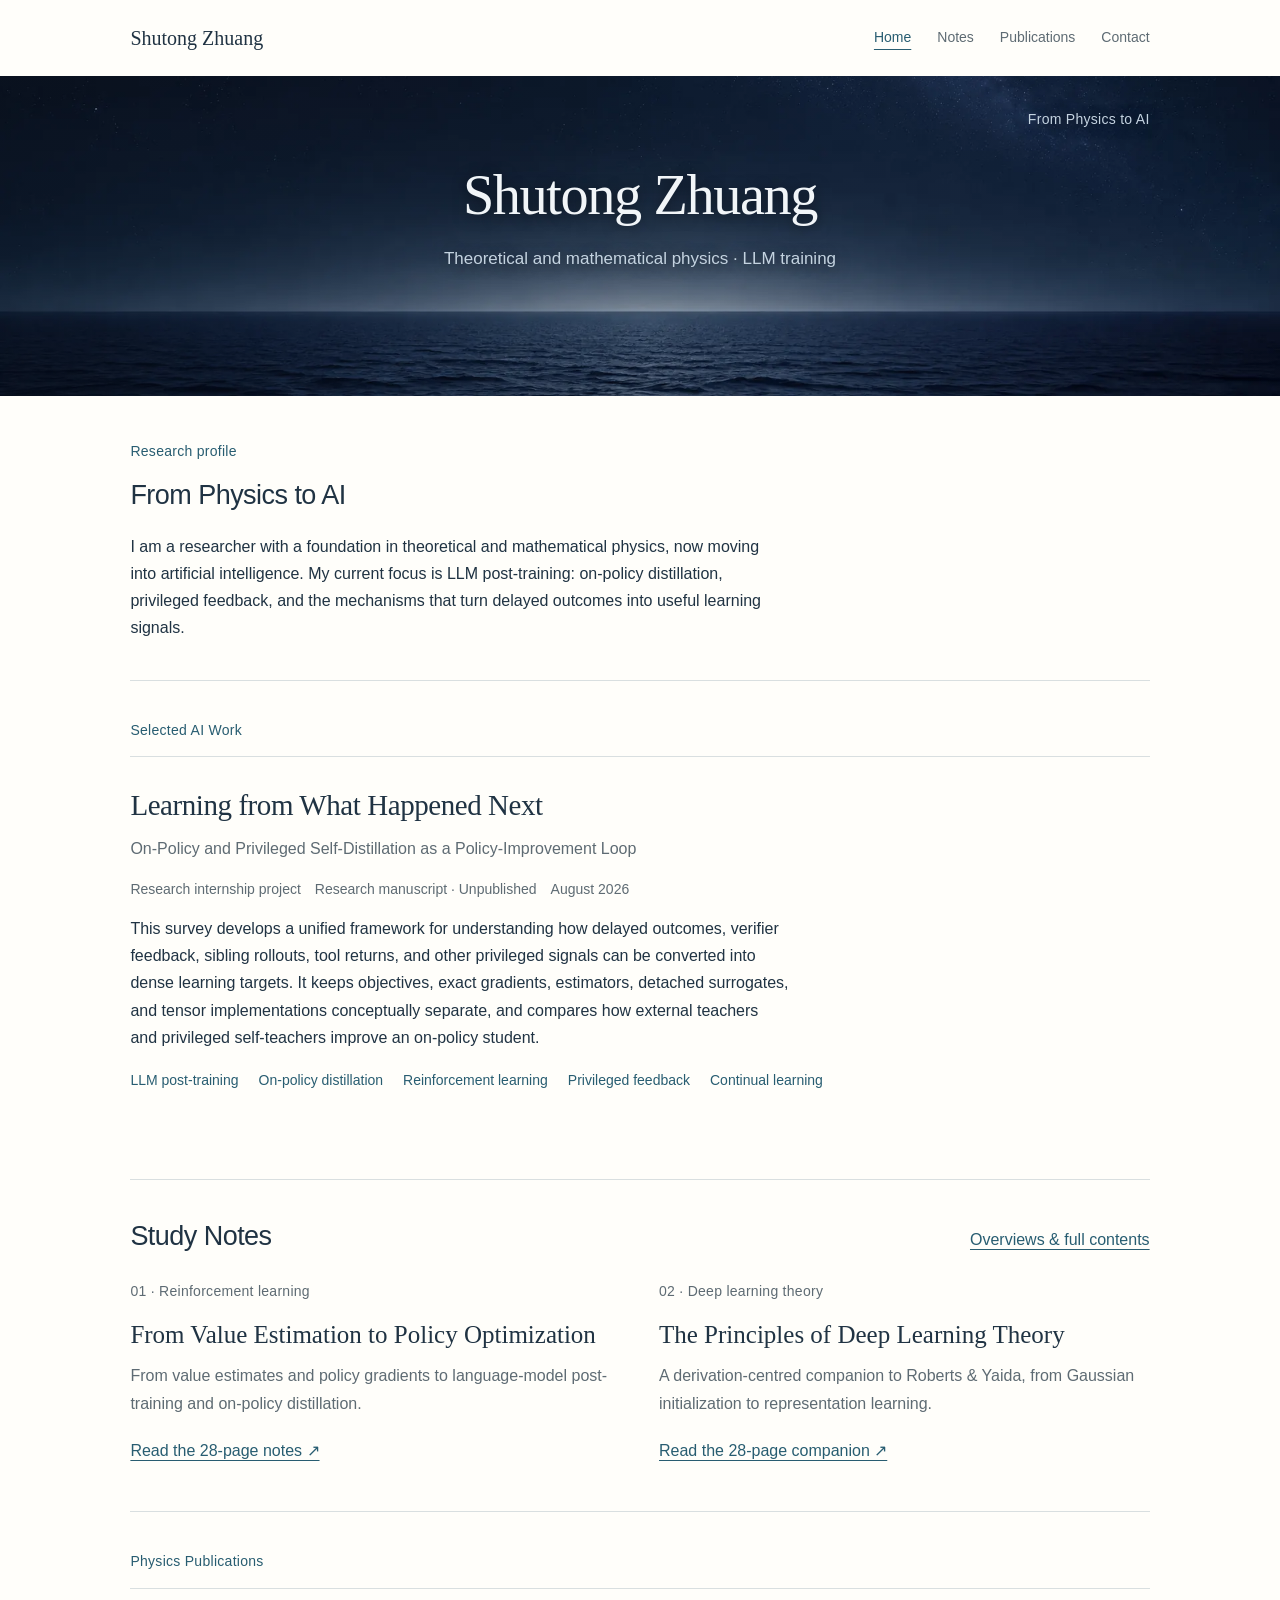
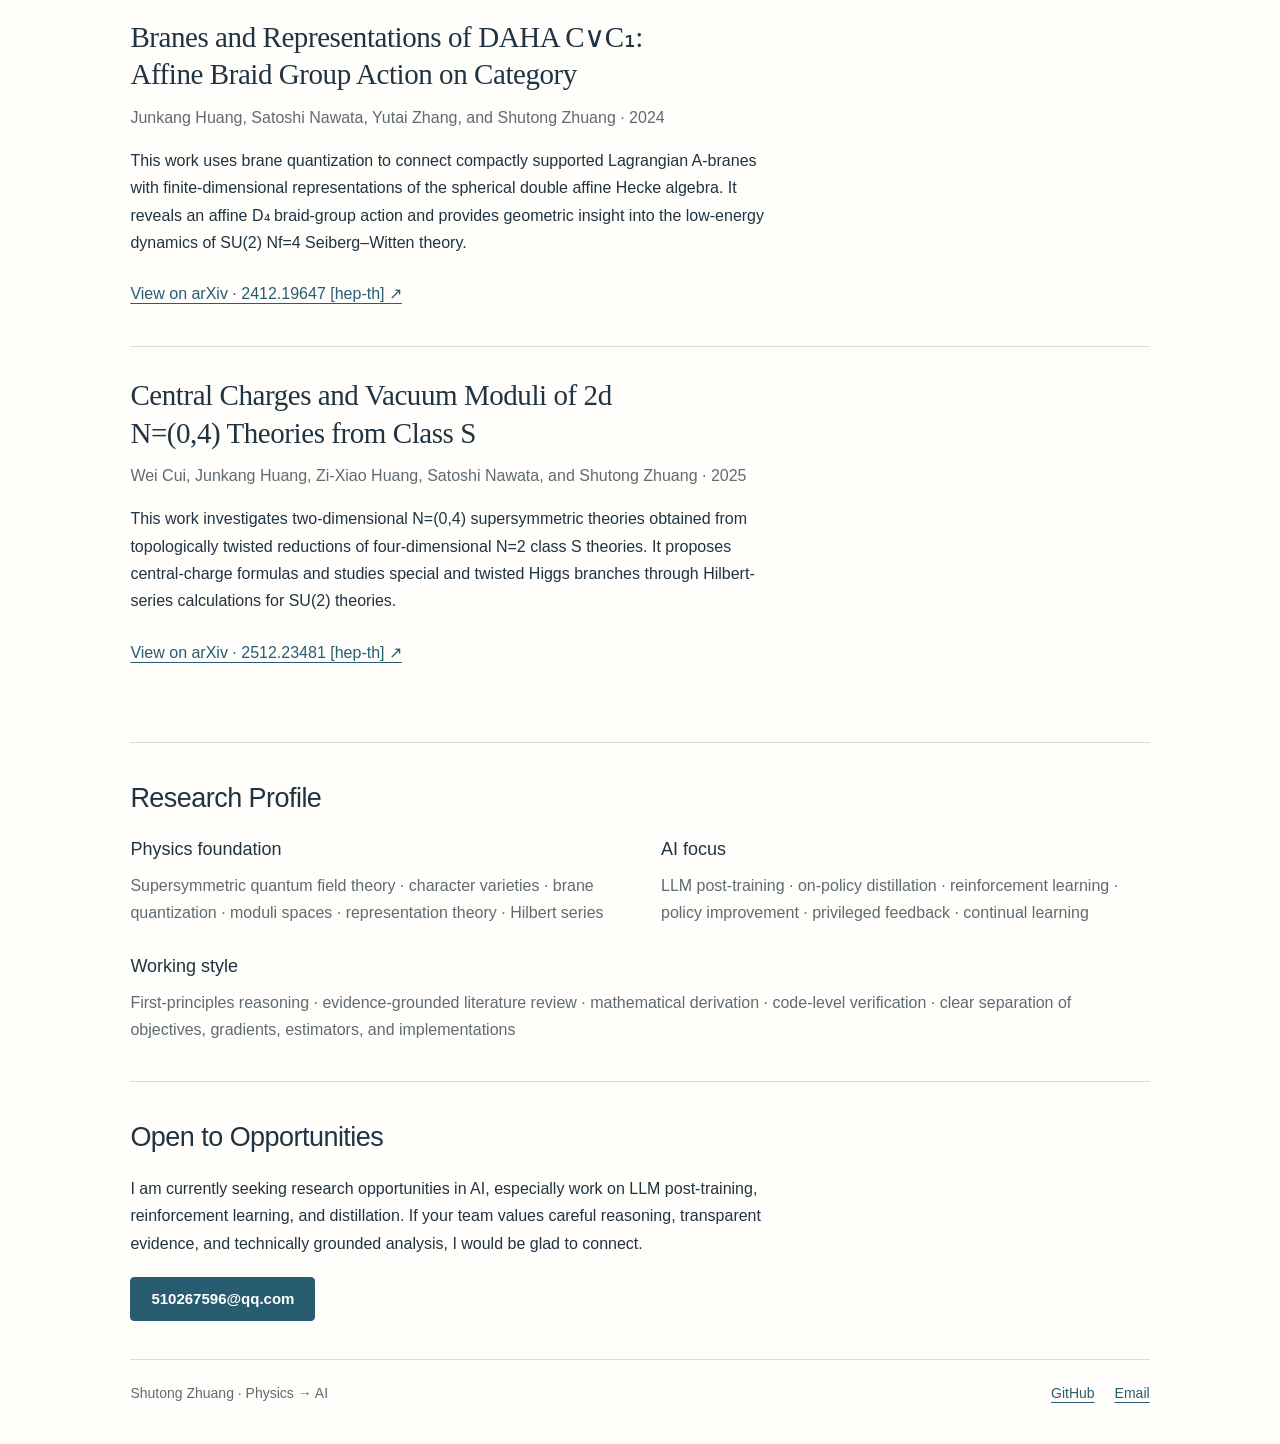
==== index.html @ 47f34c88 "Publish personal research website and study notes" ====
<!doctype html>
<html lang="en">
<head>
<meta charset="utf-8">
<meta name="viewport" content="width=device-width,initial-scale=1">
<title>Shutong Zhuang — Physics to AI</title>
<meta name="description" content="Shutong Zhuang. Research in theoretical and mathematical physics, LLM post-training, reinforcement learning, and on-policy distillation.">
<meta name="author" content="Shutong Zhuang">
<meta name="theme-color" content="#101b2b">
<meta property="og:title" content="Shutong Zhuang — Physics to AI">
<meta property="og:description" content="Shutong Zhuang. Research in theoretical and mathematical physics, LLM post-training, reinforcement learning, and on-policy distillation.">
<meta property="og:type" content="website">
<meta property="og:url" content="https://shutongzhuang.github.io/">
<link rel="canonical" href="https://shutongzhuang.github.io/">
<link rel="stylesheet" href="styles.css">
<link rel="icon" type="image/svg+xml" href="icon.svg">
</head>
<body>
<a class="skip-link" href="#main">Skip to content</a>
<nav class="site-nav frame" aria-label="Main navigation">
<a class="site-name" href="./">Shutong Zhuang</a>
<ul>
<li>
<a href="./" aria-current="page">Home</a>
</li>
<li>
<a href="notes.html">Notes</a>
</li>
<li>
<a href="./#publications">Publications</a>
</li>
<li>
<a href="./#contact">Contact</a>
</li>
</ul>
</nav>
<header class="hero hero-home">
<img class="hero-scene" src="star-sea.webp" alt="" loading="eager" fetchpriority="high" decoding="async">
<div class="frame">
<div class="brand">
<span>From Physics to AI</span>
</div>
<h1>Shutong Zhuang</h1>
<p>Theoretical and mathematical physics · LLM training</p>
</div>
</header>
<main class="frame main" id="main" tabindex="-1">
<section class="section">
<p class="section-label">Research profile</p>
<h2 class="section-title">From Physics to AI</h2>
<div class="reading">
<p>I am a researcher with a foundation in theoretical and mathematical physics, now moving into artificial intelligence. My current focus is LLM post-training: on-policy distillation, privileged feedback, and the mechanisms that turn delayed outcomes into useful learning signals.</p>
</div>
</section>
<section class="section">
<p class="section-label">Selected AI Work</p>
<article class="item">
<h2>Learning from What Happened Next</h2>
<p class="subtitle">On-Policy and Privileged Self-Distillation as a Policy-Improvement Loop</p>
<div class="meta">
<span>Research internship project</span>
<span>Research manuscript · Unpublished</span>
<span>August 2026</span>
</div>
<p class="description">This survey develops a unified framework for understanding how delayed outcomes, verifier feedback, sibling rollouts, tool returns, and other privileged signals can be converted into dense learning targets. It keeps objectives, exact gradients, estimators, detached surrogates, and tensor implementations conceptually separate, and compares how external teachers and privileged self-teachers improve an on-policy student.</p>
<div class="topics">
<span>LLM post-training</span>
<span>On-policy distillation</span>
<span>Reinforcement learning</span>
<span>Privileged feedback</span>
<span>Continual learning</span>
</div>
</article>
</section>
<section class="section">
<div class="section-top">
<h2 class="section-title">Study Notes</h2>
<a class="text-link" href="notes.html">Overviews &amp; full contents</a>
</div>
<div class="note-preview">
<article>
<p class="section-label">01 · Reinforcement learning</p>
<h3>From Value Estimation to Policy Optimization</h3>
<p>From value estimates and policy gradients to language-model post-training and on-policy distillation.</p>
<a class="text-link" href="https://drive.google.com/file/d/1LiuikZY2hie-exPb-2wrzERIXA1W-RIH/view" target="_blank" rel="noopener noreferrer">Read the 28-page notes ↗</a>
</article>
<article>
<p class="section-label">02 · Deep learning theory</p>
<h3>The Principles of Deep Learning Theory</h3>
<p>A derivation-centred companion to Roberts &amp; Yaida, from Gaussian initialization to representation learning.</p>
<a class="text-link" href="https://drive.google.com/file/d/1SBwqVDjMvBZv1mK_j7P-XguDn59Y4I-o/view" target="_blank" rel="noopener noreferrer">Read the 28-page companion ↗</a>
</article>
</div>
</section>
<section class="section" id="publications">
<p class="section-label">Physics Publications</p>
<article class="item">
<h2>Branes and Representations of DAHA C∨C₁: Affine Braid Group Action on Category</h2>
<p class="subtitle">Junkang Huang, Satoshi Nawata, Yutai Zhang, and Shutong Zhuang · 2024</p>
<p class="description">This work uses brane quantization to connect compactly supported Lagrangian A-branes with finite-dimensional representations of the spherical double affine Hecke algebra. It reveals an affine D₄ braid-group action and provides geometric insight into the low-energy dynamics of SU(2) Nf=4 Seiberg–Witten theory.</p>
<a class="text-link" href="https://arxiv.org/abs/2412.19647" target="_blank" rel="noopener noreferrer">View on arXiv · 2412.19647 [hep-th] ↗</a>
</article>
<article class="item">
<h2>Central Charges and Vacuum Moduli of 2d N=(0,4) Theories from Class S</h2>
<p class="subtitle">Wei Cui, Junkang Huang, Zi-Xiao Huang, Satoshi Nawata, and Shutong Zhuang · 2025</p>
<p class="description">This work investigates two-dimensional N=(0,4) supersymmetric theories obtained from topologically twisted reductions of four-dimensional N=2 class S theories. It proposes central-charge formulas and studies special and twisted Higgs branches through Hilbert-series calculations for SU(2) theories.</p>
<a class="text-link" href="https://arxiv.org/abs/2512.23481" target="_blank" rel="noopener noreferrer">View on arXiv · 2512.23481 [hep-th] ↗</a>
</article>
</section>
<section class="section">
<h2 class="section-title">Research Profile</h2>
<div class="profile">
<article>
<h3>Physics foundation</h3>
<p>Supersymmetric quantum field theory · character varieties · brane quantization · moduli spaces · representation theory · Hilbert series</p>
</article>
<article>
<h3>AI focus</h3>
<p>LLM post-training · on-policy distillation · reinforcement learning · policy improvement · privileged feedback · continual learning</p>
</article>
<article class="wide">
<h3>Working style</h3>
<p>First-principles reasoning · evidence-grounded literature review · mathematical derivation · code-level verification · clear separation of objectives, gradients, estimators, and implementations</p>
</article>
</div>
</section>
<section class="section" id="contact">
<h2 class="section-title">Open to Opportunities</h2>
<p class="reading">I am currently seeking research opportunities in AI, especially work on LLM post-training, reinforcement learning, and distillation. If your team values careful reasoning, transparent evidence, and technically grounded analysis, I would be glad to connect.</p>
<div class="actions">
<a class="button" href="mailto:510267596@qq.com">510267596@qq.com</a>
</div>
</section>
<footer class="footer">
<span>Shutong Zhuang · Physics → AI</span>
<div class="footer-links">
<a href="https://github.com/shutongzhuang">GitHub</a>
<a href="mailto:510267596@qq.com">Email</a>
</div>
</footer>
</main>
</body>
</html>
---- styles.css ----
:root{color-scheme:light;--paper:#fffefa;--ink:#203343;--muted:#5e6b73;--rule:#d9dfe0;--accent:#285d71;--soft:#f0f3f3;--sky:#101b2b;--sky-ink:#f1f5f8;--sky-muted:#c4d3e0}
*{box-sizing:border-box}html{background:var(--paper);scroll-behavior:smooth}body{margin:0;background:var(--paper);color:var(--ink);font:16px/1.7 Arial,Helvetica,sans-serif;overflow-wrap:break-word}button,summary,a{-webkit-tap-highlight-color:transparent}h1,h2,h3,p{margin:0}a{color:var(--accent);text-underline-offset:4px}a:hover{text-decoration-thickness:2px}a:focus-visible,button:focus-visible,summary:focus-visible{outline:3px solid #83b2c4;outline-offset:4px}.frame{width:100%;max-width:1160px;margin:0 auto;padding-left:clamp(24px,5.5vw,72px);padding-right:clamp(24px,5.5vw,72px)}.hero{position:relative;isolation:isolate;overflow:hidden;width:100%;background:var(--sky);color:var(--sky-ink)}.hero-scene{position:absolute;inset:0;width:100%;height:100%;object-fit:cover;object-position:center 85%;z-index:-2}.hero::after{content:"";position:absolute;inset:0;background:linear-gradient(90deg,rgba(10,20,34,.34),rgba(10,20,34,.08));z-index:-1}.hero .frame{min-height:320px;padding-top:32px;padding-bottom:70px}.hero h1,.hero p,.brand{text-shadow:0 2px 14px rgba(0,0,0,.5)}.brand{display:flex;justify-content:space-between;flex-wrap:wrap;gap:8px 28px;margin-bottom:30px;font-size:14px;color:var(--sky-muted);letter-spacing:.02em}.brand strong{color:var(--sky-ink);font-size:15px;font-weight:500}.hero h1{font-family:Georgia,'Times New Roman',serif;font-size:clamp(35px,3.6vw,48px);font-weight:400;line-height:1.2;letter-spacing:-.025em;max-width:23ch}.hero p{color:var(--sky-muted);max-width:64ch;margin-top:16px;font-size:17px;line-height:1.7}.main{padding-top:44px;padding-bottom:38px}.section{padding:38px 0;border-top:1px solid var(--rule)}.section:first-child{padding-top:0;border-top:0}.section-label{font-size:14px;letter-spacing:.02em;color:var(--accent);margin-bottom:14px}.section-title{font-size:27px;line-height:1.3;font-weight:500;letter-spacing:-.02em;margin-bottom:20px}.section-top{display:flex;justify-content:space-between;align-items:baseline;gap:16px;margin-bottom:18px}.section-top .section-title{margin:0}.muted,.subtitle,.credit{color:var(--muted)}.reading{max-width:74ch}.reading p+p{margin-top:14px}.item{padding:30px 0;border-top:1px solid var(--rule)}.item:first-child{padding-top:0;border-top:0}.item h2,.item h3{font:400 29px/1.3 Georgia,'Times New Roman',serif;letter-spacing:-.015em;margin-bottom:10px;max-width:36ch}.item .subtitle{margin-bottom:16px}.item .description{max-width:74ch;margin-bottom:16px}.meta{display:flex;flex-wrap:wrap;gap:8px 14px;font-size:14px;color:var(--muted);margin-bottom:13px}.number{color:var(--accent);min-width:1.7em}.topics{display:flex;flex-wrap:wrap;gap:6px 20px;color:var(--accent);font-size:14px;margin:18px 0}.actions{display:flex;align-items:center;justify-content:space-between;flex-wrap:wrap;gap:14px;margin-top:20px}.button{display:inline-flex;align-items:center;justify-content:center;min-height:44px;padding:10px 20px;border-radius:4px;background:var(--accent);color:white;text-decoration:none;font:600 15px/1.5 Arial,Helvetica,sans-serif;border:1px solid var(--accent);cursor:pointer}.button:hover{background:#194759;text-decoration:none}.text-link{display:inline-flex;align-items:center;min-height:44px}.credit{font-size:14px}.overview{margin-top:20px;border-top:1px solid var(--rule);border-bottom:1px solid var(--rule)}.overview>summary{padding:15px 0;color:var(--accent);cursor:pointer;min-height:52px;font-weight:500}.overview-body{padding:8px 0 26px}.overview h3{font:500 19px/1.4 Arial,Helvetica,sans-serif;margin:0 0 12px}.overview .reading{margin-bottom:22px}.toc-head{display:flex;justify-content:space-between;gap:12px;flex-wrap:wrap;align-items:center;margin:25px 0 10px}.toc-head h3{margin:0}.toc-toggle{color:var(--accent);background:var(--soft);border:1px solid var(--rule);border-radius:4px;min-height:40px;padding:6px 12px;cursor:pointer;font:14px/1.5 Arial,Helvetica,sans-serif}.toc-caption{color:var(--muted);font-size:14px;margin-bottom:12px}.toc{list-style:none;padding:0;margin:0}.toc>li{border-top:1px solid var(--rule)}.toc-row{display:grid;grid-template-columns:36px minmax(0,1fr) 38px;column-gap:12px;align-items:baseline;padding:13px 0}.toc-row .page{color:var(--muted);font-size:14px;text-align:right;font-variant-numeric:tabular-nums}.toc-row .num{color:var(--accent);font-size:14px}.chapter>summary{list-style:none;cursor:pointer;position:relative;padding-right:20px;min-height:48px}.chapter>summary::-webkit-details-marker{display:none}.chapter>summary::after{content:'+';position:absolute;right:0;top:13px;color:var(--accent)}.chapter[open]>summary::after{content:'−'}.subtoc{list-style:none;padding:2px 0 12px 26px;margin:0;border-left:2px solid var(--rule)}.subtoc .toc-row{grid-template-columns:45px minmax(0,1fr) 38px;font-size:15px;padding:7px 0}.profile{display:grid;grid-template-columns:1fr 1fr;gap:26px 42px}.profile h3{font-weight:500;font-size:18px;margin-bottom:9px}.profile p{color:var(--muted)}.profile .wide{grid-column:1/-1}.note-preview{display:grid;grid-template-columns:1fr 1fr;gap:30px 38px}.note-preview h3{font:400 25px/1.35 Georgia,'Times New Roman',serif;margin-bottom:11px}.note-preview p{color:var(--muted)}.note-preview .text-link{margin-top:12px}.footer{border-top:1px solid var(--rule);padding-top:22px;display:flex;justify-content:space-between;flex-wrap:wrap;gap:10px;color:var(--muted);font-size:14px}.footer span:last-child{color:var(--accent)}
@media(min-width:1600px){.frame{max-width:1240px}}@media(max-width:640px){body{font-size:16px}.frame{padding-left:24px;padding-right:24px}.hero .frame{min-height:320px;padding-top:26px;padding-bottom:64px}.hero-scene{object-position:60% center}.brand{margin-bottom:26px}.hero h1{font-size:35px}.hero p{font-size:16px}.main{padding-top:32px}.section{padding:30px 0}.section-top{align-items:flex-start;flex-wrap:wrap;gap:6px}.section-title{font-size:25px}.item{padding:28px 0}.item h2,.item h3{font-size:27px}.profile,.note-preview{grid-template-columns:1fr;gap:26px}.profile .wide{grid-column:auto}.toc-row{grid-template-columns:26px minmax(0,1fr) 28px;column-gap:8px}.subtoc{padding-left:13px}.subtoc .toc-row{grid-template-columns:34px minmax(0,1fr) 28px}.credit{line-height:1.6}.footer{gap:6px}.brand span{font-size:14px}}
@media(prefers-reduced-motion:reduce){html{scroll-behavior:auto}}

.citation{margin-top:0;border-top:0}.citation-body{padding:4px 0 25px}.citation-toolbar{display:flex;align-items:center;justify-content:space-between;gap:12px;flex-wrap:wrap;margin:8px 0 12px}.citation-toolbar h3{font:500 17px/1.4 Arial,Helvetica,sans-serif;margin:0}.citation-copy{color:var(--accent);background:var(--soft);border:1px solid var(--rule);border-radius:4px;min-height:40px;padding:6px 12px;cursor:pointer;font:14px/1.5 Arial,Helvetica,sans-serif}.citation-text{font-size:15px;line-height:1.75;margin-bottom:24px}.citation-text a{overflow-wrap:anywhere}.citation-code{padding:18px;background:var(--soft);border:1px solid var(--rule);border-radius:4px;margin:0 0 14px;white-space:pre-wrap;overflow-wrap:anywhere;font:13px/1.7 ui-monospace,SFMono-Regular,Consolas,monospace}.citation-status{font-size:14px;color:var(--accent)}.citation-status:empty{display:none}.citation-guidance{margin-top:14px;max-width:80ch}

/* Standalone navigation and accessible reading layout. */
html{scroll-padding-top:24px}.skip-link{position:absolute;left:20px;top:-100px;z-index:10;padding:10px 18px;background:#fff;color:#203343}.skip-link:focus{top:12px}.site-nav{display:flex;align-items:center;justify-content:space-between;gap:12px 24px;padding-top:16px;padding-bottom:16px;flex-wrap:wrap}.site-name{font:400 20px/1.3 Georgia,'Times New Roman',serif;color:var(--ink);text-decoration:none}.site-nav ul{display:flex;align-items:center;gap:4px 26px;list-style:none;padding:0;margin:0;flex-wrap:wrap}.site-nav li a{display:inline-flex;align-items:center;min-height:44px;font-size:14px;color:var(--muted);text-decoration:none}.site-nav li a:hover,.site-nav li a[aria-current=page]{color:var(--accent);text-decoration:underline;text-underline-offset:7px}.hero-home .brand{justify-content:flex-end}.hero-home h1,.hero-home p{margin-left:auto;margin-right:auto;text-align:center}.hero-home h1{font-size:clamp(40px,4.4vw,58px)}.hero-home .frame{padding-bottom:76px}.footer-links{display:flex;flex-wrap:wrap;gap:20px}.note-preview article{min-width:0}.citation-code{max-width:100%;overflow-x:auto}.toc-row>span{min-width:0}.chapter>summary{padding-right:24px}button{touch-action:manipulation}.profile h3{line-height:1.5}
@media(max-width:640px){.site-nav{padding-top:14px;padding-bottom:10px;gap:6px}.site-nav ul{width:100%;justify-content:space-between;gap:0 12px}.site-nav li a{font-size:14px}.hero-home h1{font-size:40px}.hero-home .frame{min-height:300px;padding-bottom:64px}.footer-links{gap:16px}}
@media print{.site-nav,.hero-scene,.hero::after,.skip-link,.toc-toggle,.citation-copy{display:none!important}.hero{background:white;color:black}.hero .frame{min-height:0;padding-top:24px;padding-bottom:24px}.hero h1,.hero p,.brand{color:black;text-shadow:none}.section,.item{break-inside:avoid}.frame{max-width:none;padding-left:0;padding-right:0}}
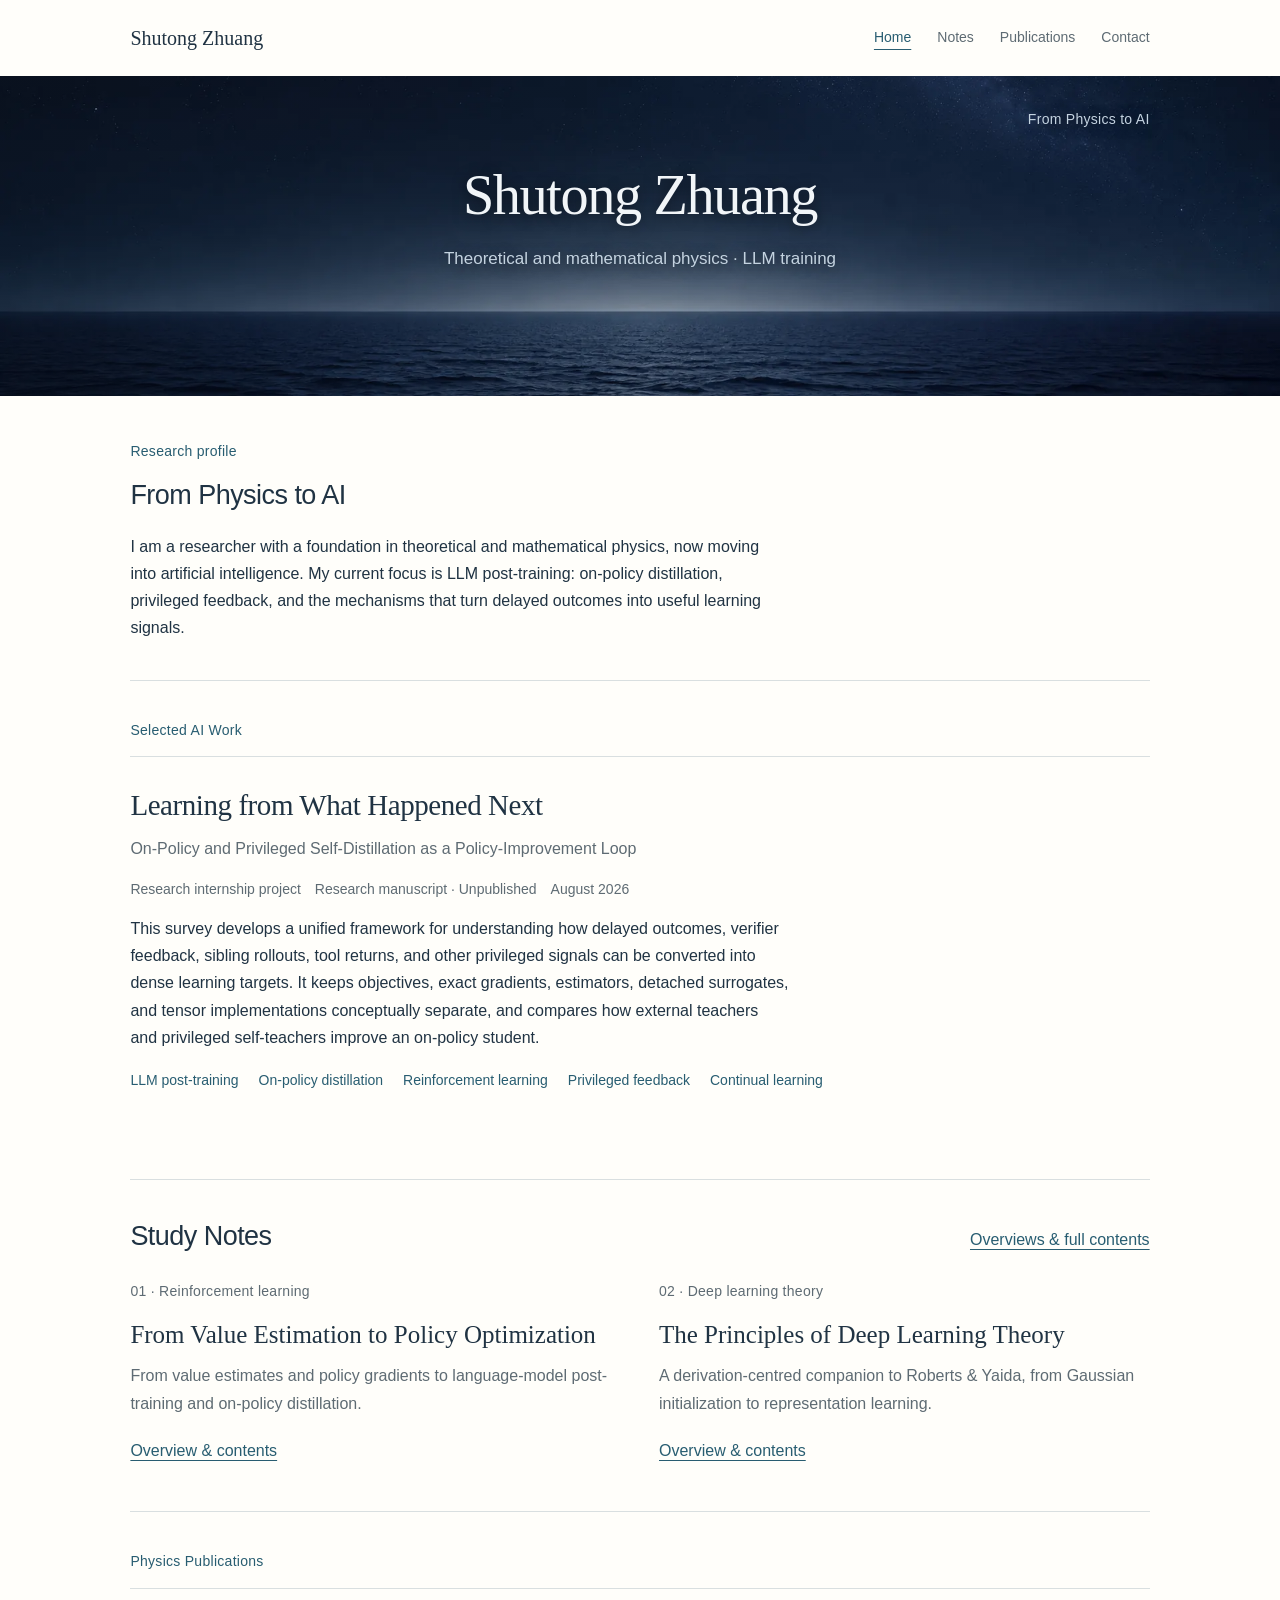
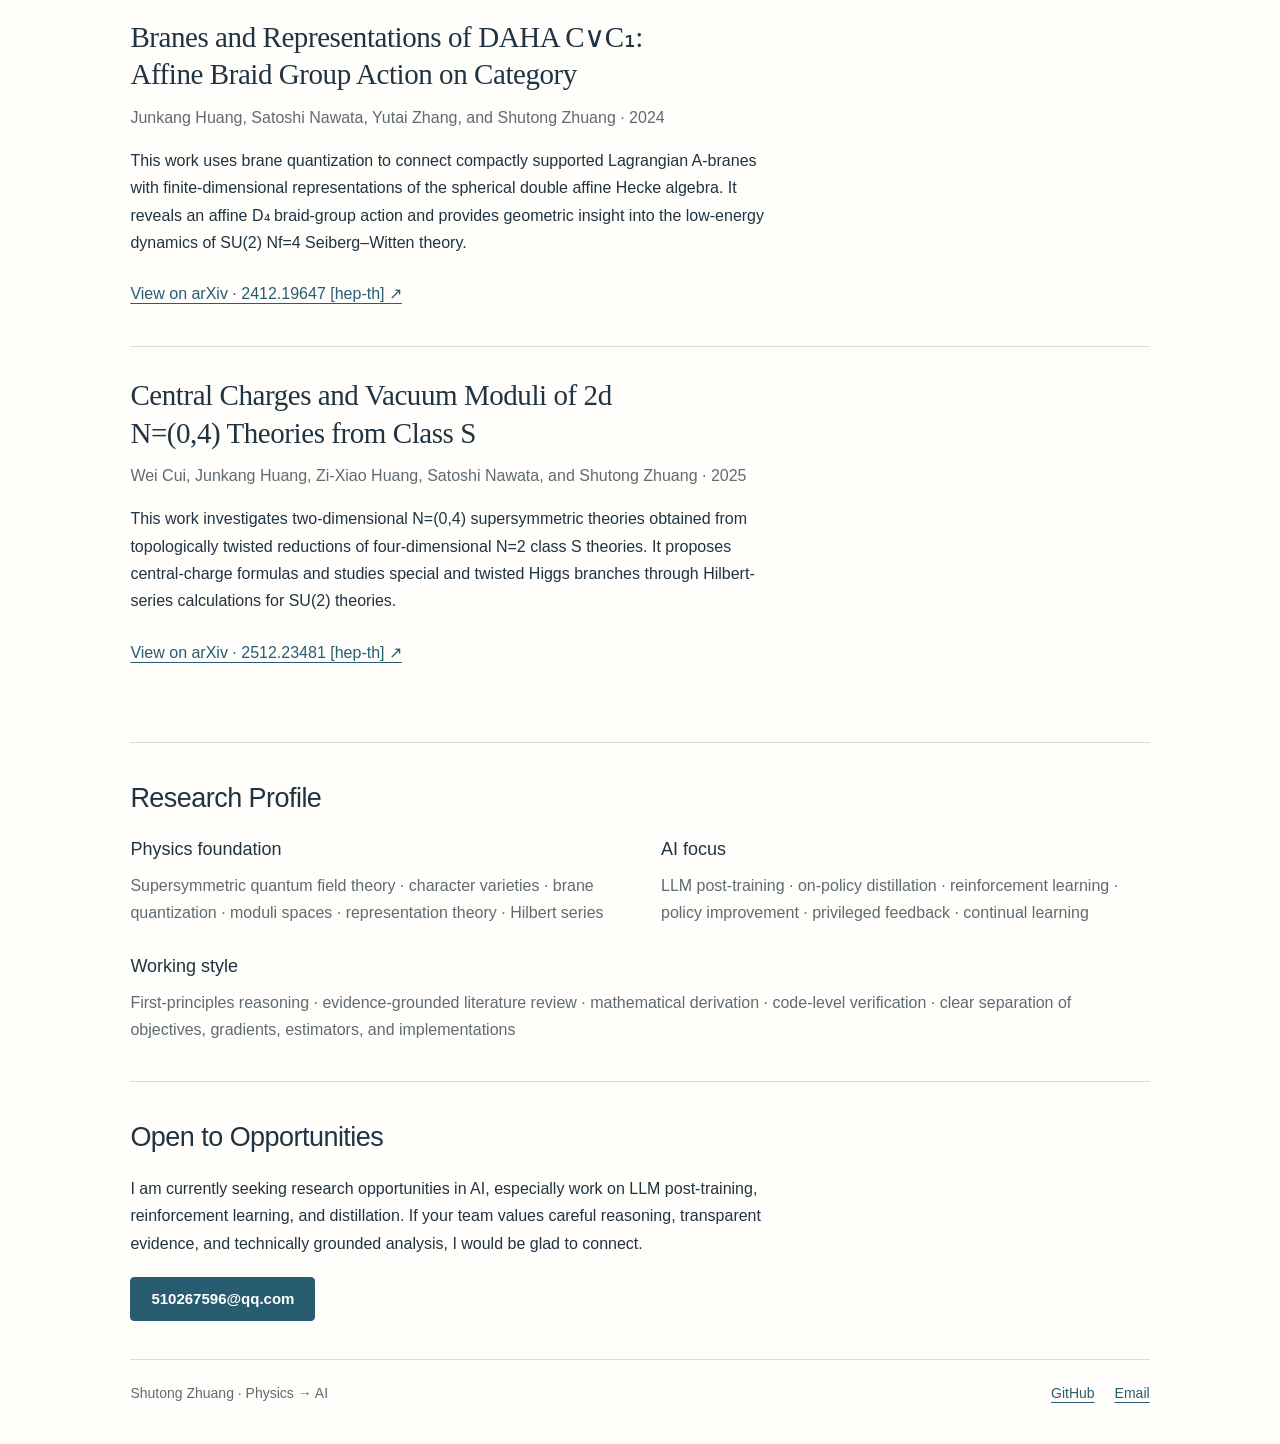
==== commit b7068770: "Route homepage study notes through the Notes page" ====
--- a/index.html
+++ b/index.html
@@ -82,13 +82,13 @@
 <p class="section-label">01 · Reinforcement learning</p>
 <h3>From Value Estimation to Policy Optimization</h3>
 <p>From value estimates and policy gradients to language-model post-training and on-policy distillation.</p>
-<a class="text-link" href="https://drive.google.com/file/d/1LiuikZY2hie-exPb-2wrzERIXA1W-RIH/view" target="_blank" rel="noopener noreferrer">Read the 28-page notes ↗</a>
+<a class="text-link" href="notes.html#rlpg">Overview &amp; contents</a>
 </article>
 <article>
 <p class="section-label">02 · Deep learning theory</p>
 <h3>The Principles of Deep Learning Theory</h3>
 <p>A derivation-centred companion to Roberts &amp; Yaida, from Gaussian initialization to representation learning.</p>
-<a class="text-link" href="https://drive.google.com/file/d/1SBwqVDjMvBZv1mK_j7P-XguDn59Y4I-o/view" target="_blank" rel="noopener noreferrer">Read the 28-page companion ↗</a>
+<a class="text-link" href="notes.html#pdlt">Overview &amp; contents</a>
 </article>
 </div>
 </section>
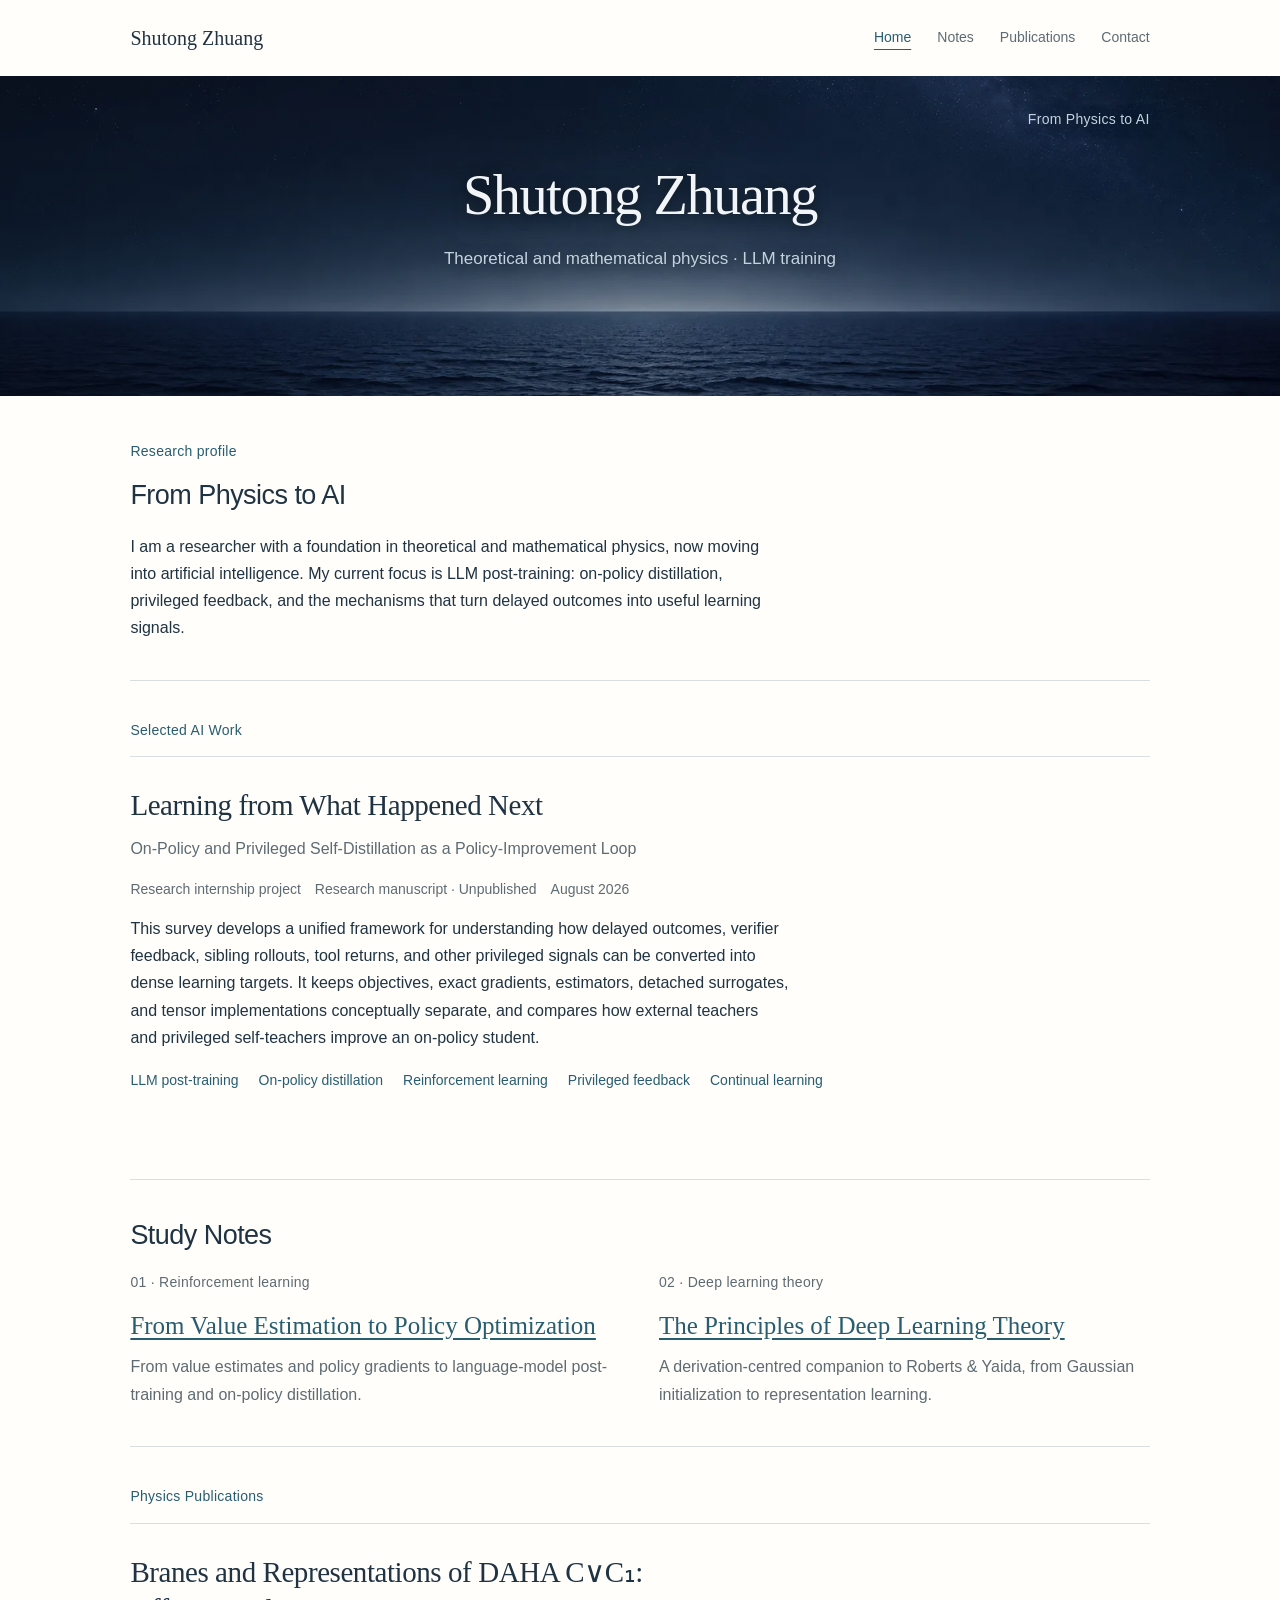
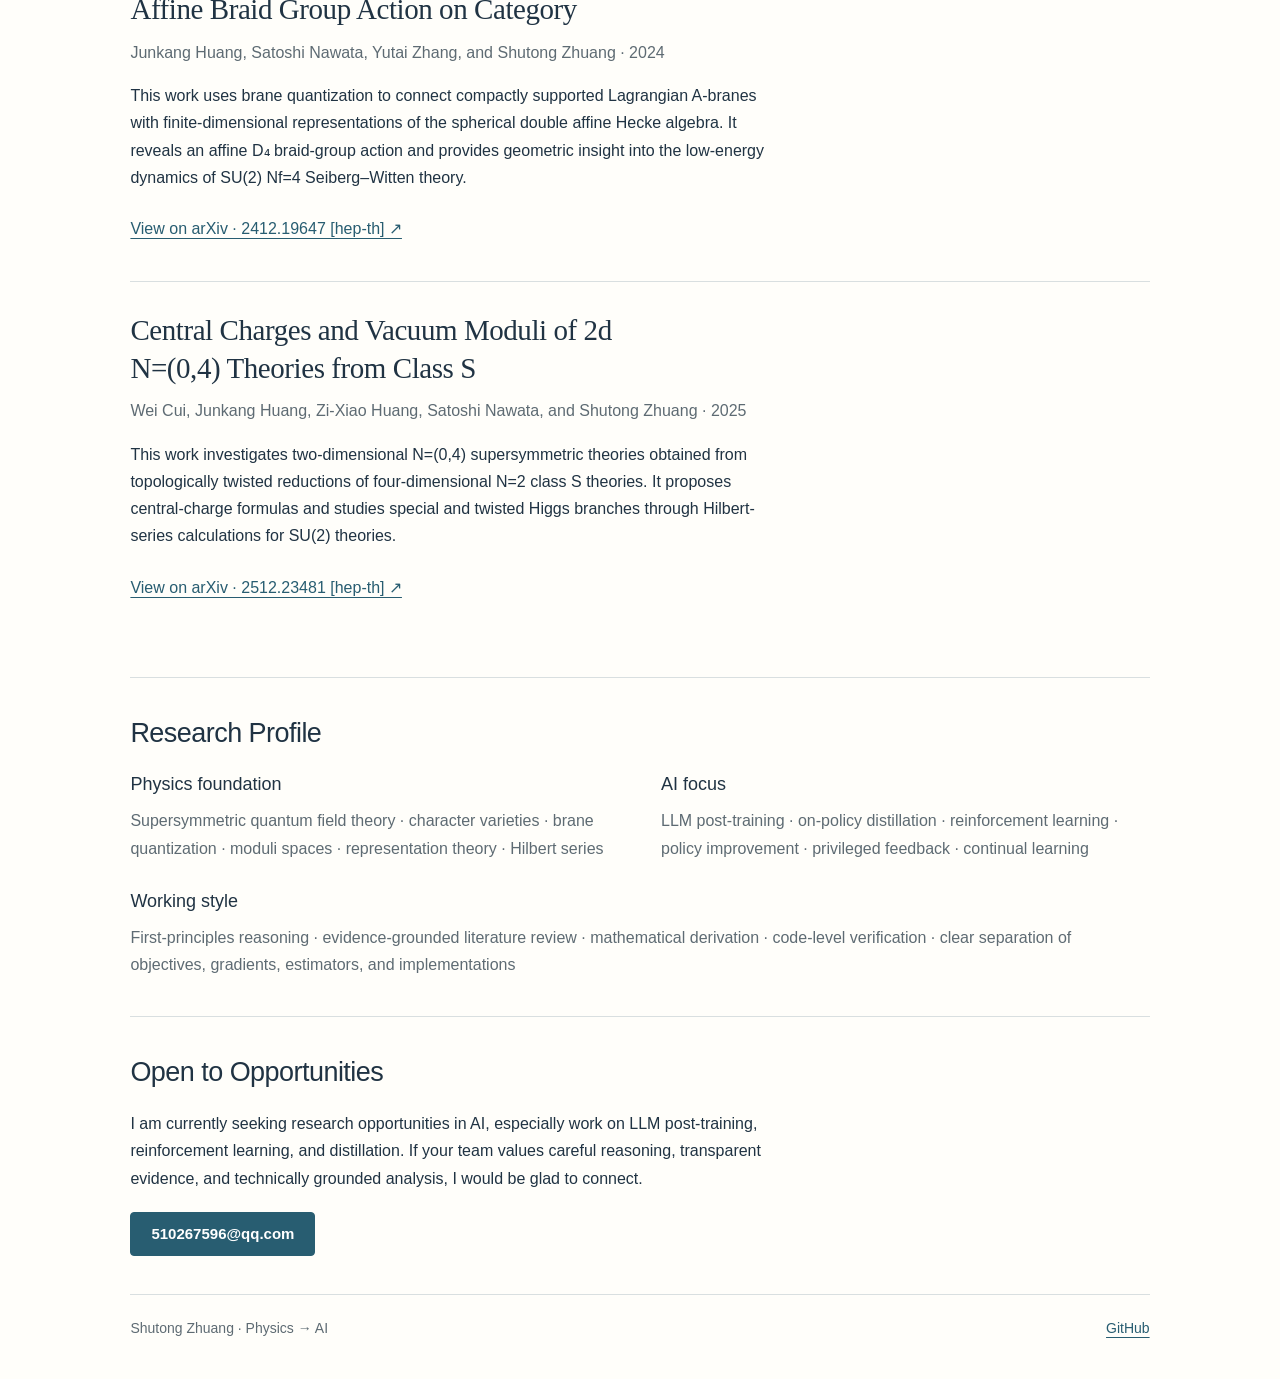
==== commit 0fa295be: "Remove redundant homepage links" ====
--- a/index.html
+++ b/index.html
@@ -18,7 +18,7 @@
 <body>
 <a class="skip-link" href="#main">Skip to content</a>
 <nav class="site-nav frame" aria-label="Main navigation">
-<a class="site-name" href="./">Shutong Zhuang</a>
+<span class="site-name">Shutong Zhuang</span>
 <ul>
 <li>
 <a href="./" aria-current="page">Home</a>
@@ -75,20 +75,17 @@
 <section class="section">
 <div class="section-top">
 <h2 class="section-title">Study Notes</h2>
-<a class="text-link" href="notes.html">Overviews &amp; full contents</a>
 </div>
 <div class="note-preview">
 <article>
 <p class="section-label">01 · Reinforcement learning</p>
-<h3>From Value Estimation to Policy Optimization</h3>
+<h3><a href="notes.html#rlpg">From Value Estimation to Policy Optimization</a></h3>
 <p>From value estimates and policy gradients to language-model post-training and on-policy distillation.</p>
-<a class="text-link" href="notes.html#rlpg">Overview &amp; contents</a>
 </article>
 <article>
 <p class="section-label">02 · Deep learning theory</p>
-<h3>The Principles of Deep Learning Theory</h3>
+<h3><a href="notes.html#pdlt">The Principles of Deep Learning Theory</a></h3>
 <p>A derivation-centred companion to Roberts &amp; Yaida, from Gaussian initialization to representation learning.</p>
-<a class="text-link" href="notes.html#pdlt">Overview &amp; contents</a>
 </article>
 </div>
 </section>
@@ -135,7 +132,6 @@
 <span>Shutong Zhuang · Physics → AI</span>
 <div class="footer-links">
 <a href="https://github.com/shutongzhuang">GitHub</a>
-<a href="mailto:510267596@qq.com">Email</a>
 </div>
 </footer>
 </main>
